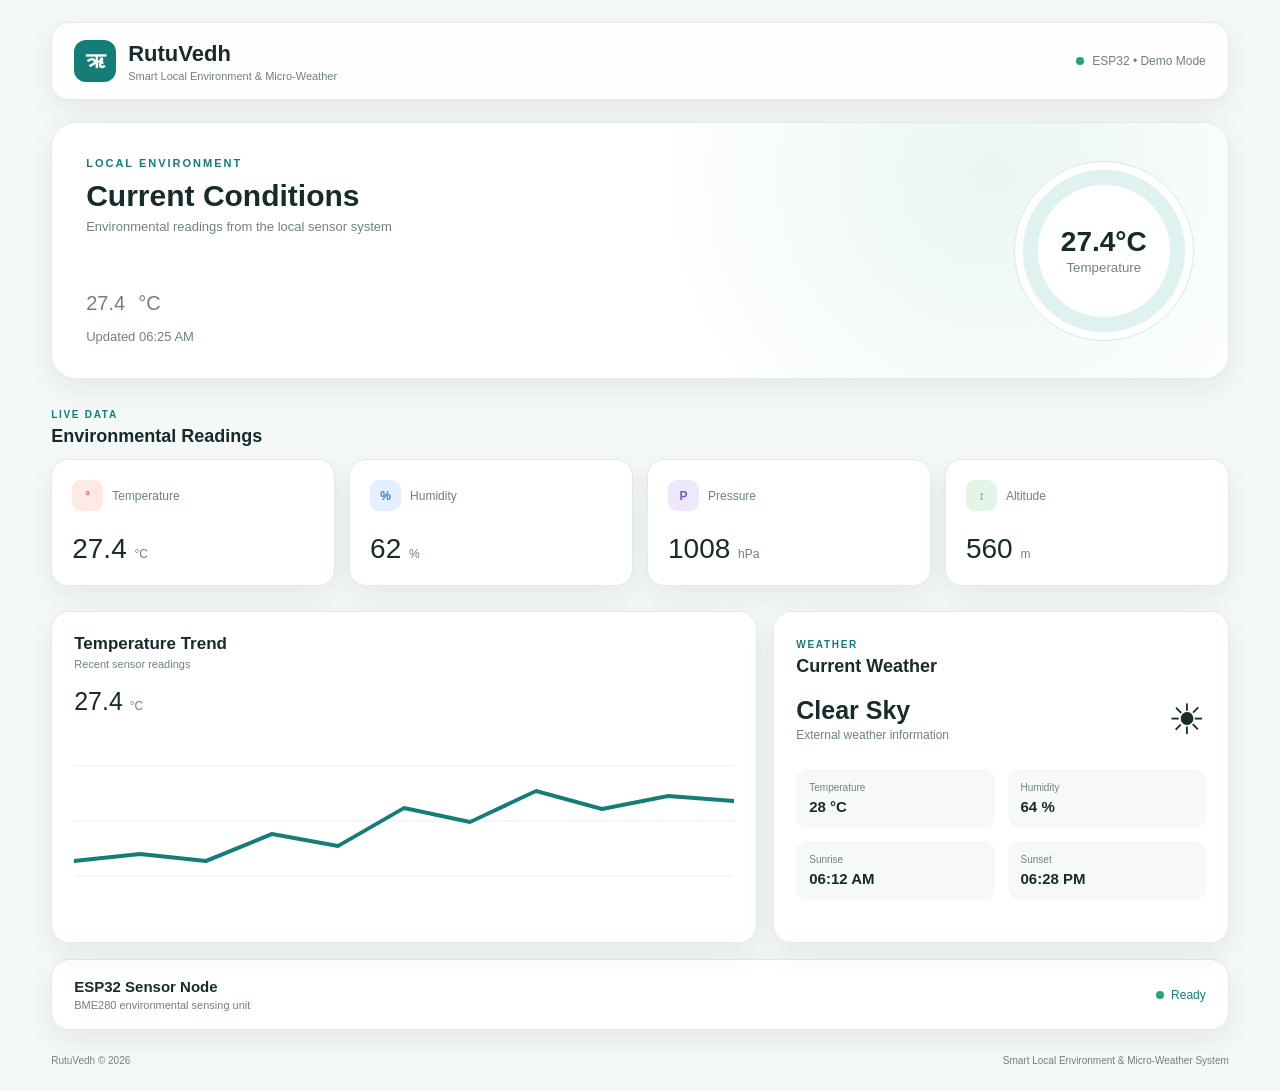
==== index.html @ bcaa28ba "Create index.html" ====
<!DOCTYPE html>
<html lang="en">
<head>
<meta charset="UTF-8">
<meta name="viewport" content="width=device-width, initial-scale=1.0">

<title>RutuVedh | Environmental Dashboard</title>

<style>

:root{
    --bg:#f4f8f7;
    --card:#ffffff;
    --text:#172b2a;
    --muted:#70817f;
    --teal:#147d78;
    --teal-light:#dff2ef;
    --blue:#397bd6;
    --purple:#7757d8;
    --gold:#d99f32;
    --green:#39a66b;
    --border:#e2ebe8;
    --shadow:0 10px 30px rgba(25,55,50,.07);
}

*{
    box-sizing:border-box;
    margin:0;
    padding:0;
}

body{
    font-family:Inter,Arial,sans-serif;
    background:var(--bg);
    color:var(--text);
}

.container{
    width:min(1200px,92%);
    margin:auto;
}


/* HEADER */

header{
    margin:22px 0;
    padding:17px 22px;

    background:rgba(255,255,255,.92);
    border:1px solid var(--border);
    border-radius:18px;

    display:flex;
    align-items:center;
    justify-content:space-between;

    box-shadow:var(--shadow);
}

.logo{
    display:flex;
    align-items:center;
    gap:12px;
}

.logo-icon{
    width:42px;
    height:42px;

    display:grid;
    place-items:center;

    border-radius:12px;

    background:var(--teal);
    color:white;

    font-size:21px;
    font-weight:bold;
}

.logo h1{
    font-size:22px;
}

.logo p{
    color:var(--muted);
    font-size:11px;
    margin-top:3px;
}

.status{
    display:flex;
    align-items:center;
    gap:8px;

    color:var(--muted);
    font-size:12px;
}

.dot{
    width:8px;
    height:8px;

    border-radius:50%;
    background:#25a66a;
}


/* HERO */

.hero{
    margin-top:20px;

    padding:34px;

    background:
        radial-gradient(
            circle at 80% 20%,
            rgba(77,174,166,.12),
            transparent 35%
        ),
        white;

    border:1px solid var(--border);
    border-radius:24px;

    display:flex;
    align-items:center;
    justify-content:space-between;

    box-shadow:var(--shadow);
}

.hero-label{
    color:var(--teal);
    font-size:11px;
    font-weight:bold;
    letter-spacing:2px;
}

.hero h2{
    margin-top:10px;
    font-size:30px;
}

.hero p{
    margin-top:6px;
    color:var(--muted);
    font-size:13px;
}

.temperature{
    margin-top:22px;
    font-size:58px;
    font-weight:500;
    letter-spacing:-3px;
}

.temperature span{
    font-size:20px;
    color:var(--muted);
    letter-spacing:0;
}

.weather-circle{
    width:180px;
    height:180px;

    border-radius:50%;

    display:grid;
    place-items:center;

    background:
        radial-gradient(
            circle,
            white 52%,
            #e0f2ef 53%,
            #e0f2ef 64%,
            white 65%
        );

    border:1px solid #dce9e6;
}

.weather-circle div{
    text-align:center;
}

.weather-circle strong{
    display:block;
    font-size:28px;
}

.weather-circle small{
    color:var(--muted);
}


/* SECTION */

.section{
    margin-top:25px;
}

.section-title{
    margin-bottom:12px;
}

.section-title span{
    color:var(--teal);
    font-size:10px;
    font-weight:bold;
    letter-spacing:1.7px;
}

.section-title h3{
    margin-top:4px;
    font-size:18px;
}


/* SENSOR CARDS */

.cards{
    display:grid;
    grid-template-columns:repeat(4,1fr);
    gap:14px;
}

.card{
    background:var(--card);

    border:1px solid var(--border);
    border-radius:17px;

    padding:20px;

    box-shadow:var(--shadow);
}

.card-top{
    display:flex;
    align-items:center;
    gap:9px;

    color:var(--muted);
    font-size:12px;
}

.icon{
    width:31px;
    height:31px;

    display:grid;
    place-items:center;

    border-radius:9px;

    font-weight:bold;
}

.temp-icon{
    background:#ffe9e6;
    color:#e35d4e;
}

.humidity-icon{
    background:#e4efff;
    color:var(--blue);
}

.pressure-icon{
    background:#eee8ff;
    color:var(--purple);
}

.altitude-icon{
    background:#e3f4e9;
    color:var(--green);
}

.value{
    margin-top:22px;
    font-size:28px;
    font-weight:500;
}

.unit{
    color:var(--muted);
    font-size:12px;
}


/* LOWER GRID */

.lower{
    display:grid;
    grid-template-columns:1.55fr 1fr;
    gap:16px;
}


/* CHART */

.chart-card,
.weather-card,
.device{
    background:white;

    border:1px solid var(--border);
    border-radius:18px;

    box-shadow:var(--shadow);
}

.chart-card{
    padding:22px;
}

.chart-head{
    display:flex;
    justify-content:space-between;
    align-items:center;
}

.chart-head h3{
    font-size:17px;
}

.chart-head p{
    color:var(--muted);
    font-size:11px;
    margin-top:4px;
}

.chart-value{
    margin-top:17px;
    font-size:25px;
}

.chart-value small{
    color:var(--muted);
    font-size:12px;
}

.chart{
    width:100%;
    height:190px;
    margin-top:10px;
}


/* WEATHER */

.weather-card{
    padding:22px;
}

.weather-main{
    display:flex;
    justify-content:space-between;
    align-items:center;

    margin-top:18px;
}

.weather-main strong{
    font-size:25px;
}

.weather-main span{
    color:var(--muted);
    font-size:12px;
}

.weather-icon{
    font-size:42px;
}

.weather-details{
    display:grid;
    grid-template-columns:1fr 1fr;

    gap:13px;

    margin-top:25px;
}

.weather-detail{
    padding:13px;

    background:#f6f9f8;
    border-radius:12px;
}

.weather-detail small{
    display:block;
    color:var(--muted);
    font-size:10px;
}

.weather-detail strong{
    display:block;
    margin-top:5px;
    font-size:15px;
}


/* DEVICE */

.device{
    margin-top:16px;

    padding:18px 22px;

    display:flex;
    align-items:center;
    justify-content:space-between;
}

.device h3{
    font-size:15px;
}

.device p{
    margin-top:4px;
    color:var(--muted);
    font-size:11px;
}

.device-right{
    display:flex;
    align-items:center;
    gap:7px;

    color:var(--teal);
    font-size:12px;
}


/* FOOTER */

footer{
    padding:25px 0;

    display:flex;
    justify-content:space-between;

    color:var(--muted);
    font-size:10px;
}


/* RESPONSIVE */

@media(max-width:900px){

    .cards{
        grid-template-columns:1fr 1fr;
    }

    .lower{
        grid-template-columns:1fr;
    }

}

@media(max-width:600px){

    .hero{
        padding:25px;
        flex-direction:column;
        align-items:flex-start;
    }

    .weather-circle{
        width:130px;
        height:130px;
        margin-top:20px;
        align-self:center;
    }

    .temperature{
        font-size:48px;
    }

    .cards{
        grid-template-columns:1fr 1fr;
    }

    .card{
        padding:15px;
    }

    .value{
        font-size:22px;
    }

    footer{
        flex-direction:column;
        gap:6px;
    }
}

</style>
</head>


<body>

<div class="container">

<header>

    <div class="logo">

        <div class="logo-icon">ऋ</div>

        <div>
            <h1>RutuVedh</h1>
            <p>Smart Local Environment & Micro-Weather</p>
        </div>

    </div>

    <div class="status">
        <span class="dot"></span>
        <span>ESP32 • Demo Mode</span>
    </div>

</header>


<!-- CURRENT ENVIRONMENT -->

<section class="hero">

    <div>

        <div class="hero-label">
            LOCAL ENVIRONMENT
        </div>

        <h2>Current Conditions</h2>

        <p>
            Environmental readings from the local sensor system
        </p>

        <div class="temperature">
            <span id="heroTemp">27.4</span>
            <span>°C</span>
        </div>

        <p>
            Updated <span id="time">--:--</span>
        </p>

    </div>


    <div class="weather-circle">

        <div>
            <strong>27.4°C</strong>
            <small>Temperature</small>
        </div>

    </div>

</section>


<!-- SENSOR READINGS -->

<section class="section">

    <div class="section-title">

        <span>LIVE DATA</span>
        <h3>Environmental Readings</h3>

    </div>


    <div class="cards">


        <div class="card">

            <div class="card-top">

                <div class="icon temp-icon">°</div>

                Temperature

            </div>

            <div class="value">
                <span id="temp">27.4</span>
                <span class="unit">°C</span>
            </div>

        </div>


        <div class="card">

            <div class="card-top">

                <div class="icon humidity-icon">%</div>

                Humidity

            </div>

            <div class="value">
                <span id="humidity">62</span>
                <span class="unit">%</span>
            </div>

        </div>


        <div class="card">

            <div class="card-top">

                <div class="icon pressure-icon">P</div>

                Pressure

            </div>

            <div class="value">
                <span id="pressure">1008</span>
                <span class="unit">hPa</span>
            </div>

        </div>


        <div class="card">

            <div class="card-top">

                <div class="icon altitude-icon">↕</div>

                Altitude

            </div>

            <div class="value">
                <span id="altitude">560</span>
                <span class="unit">m</span>
            </div>

        </div>


    </div>

</section>


<!-- GRAPH + WEATHER -->

<section class="section lower">


    <div class="chart-card">

        <div class="chart-head">

            <div>
                <h3>Temperature Trend</h3>
                <p>Recent sensor readings</p>
            </div>

        </div>

        <div class="chart-value">
            27.4 <small>°C</small>
        </div>


        <svg
            class="chart"
            viewBox="0 0 800 190"
            preserveAspectRatio="none"
        >

            <line
                x1="0"
                y1="150"
                x2="800"
                y2="150"
                stroke="#e7eeec"
            />

            <line
                x1="0"
                y1="95"
                x2="800"
                y2="95"
                stroke="#e7eeec"
            />

            <line
                x1="0"
                y1="40"
                x2="800"
                y2="40"
                stroke="#e7eeec"
            />

            <polyline
                points="
                0,135
                80,128
                160,135
                240,108
                320,120
                400,82
                480,96
                560,65
                640,83
                720,70
                800,75
                "
                fill="none"
                stroke="#147d78"
                stroke-width="4"
                stroke-linecap="round"
                stroke-linejoin="round"
            />

        </svg>

    </div>


    <div class="weather-card">

        <div class="section-title">

            <span>WEATHER</span>
            <h3>Current Weather</h3>

        </div>


        <div class="weather-main">

            <div>

                <strong>Clear Sky</strong>

                <br>

                <span>External weather information</span>

            </div>

            <div class="weather-icon">
                ☀
            </div>

        </div>


        <div class="weather-details">

            <div class="weather-detail">

                <small>Temperature</small>

                <strong>28 °C</strong>

            </div>


            <div class="weather-detail">

                <small>Humidity</small>

                <strong>64 %</strong>

            </div>


            <div class="weather-detail">

                <small>Sunrise</small>

                <strong>06:12 AM</strong>

            </div>


            <div class="weather-detail">

                <small>Sunset</small>

                <strong>06:28 PM</strong>

            </div>

        </div>

    </div>


</section>


<!-- DEVICE -->

<div class="device">

    <div>

        <h3>ESP32 Sensor Node</h3>

        <p>BME280 environmental sensing unit</p>

    </div>

    <div class="device-right">

        <span class="dot"></span>

        Ready

    </div>

</div>


<footer>

    <span>RutuVedh © 2026</span>

    <span>Smart Local Environment & Micro-Weather System</span>

</footer>


</div>


<script>

function updateTime(){

    const now = new Date();

    document.getElementById("time").textContent =
        now.toLocaleTimeString([], {
            hour:"2-digit",
            minute:"2-digit"
        });

}

updateTime();

setInterval(updateTime,1000);


/*
    DEMO DATA

    These values will later be replaced by
    real ESP32 + BME280 readings.
*/

const sensorData = {

    temperature:27.4,
    humidity:62,
    pressure:1008,
    altitude:560

};


document.getElementById("heroTemp").textContent =
    sensorData.temperature.toFixed(1);

document.getElementById("temp").textContent =
    sensorData.temperature.toFixed(1);

document.getElementById("humidity").textContent =
    sensorData.humidity;

document.getElementById("pressure").textContent =
    sensorData.pressure;

document.getElementById("altitude").textContent =
    sensorData.altitude;

</script>

</body>
</html>
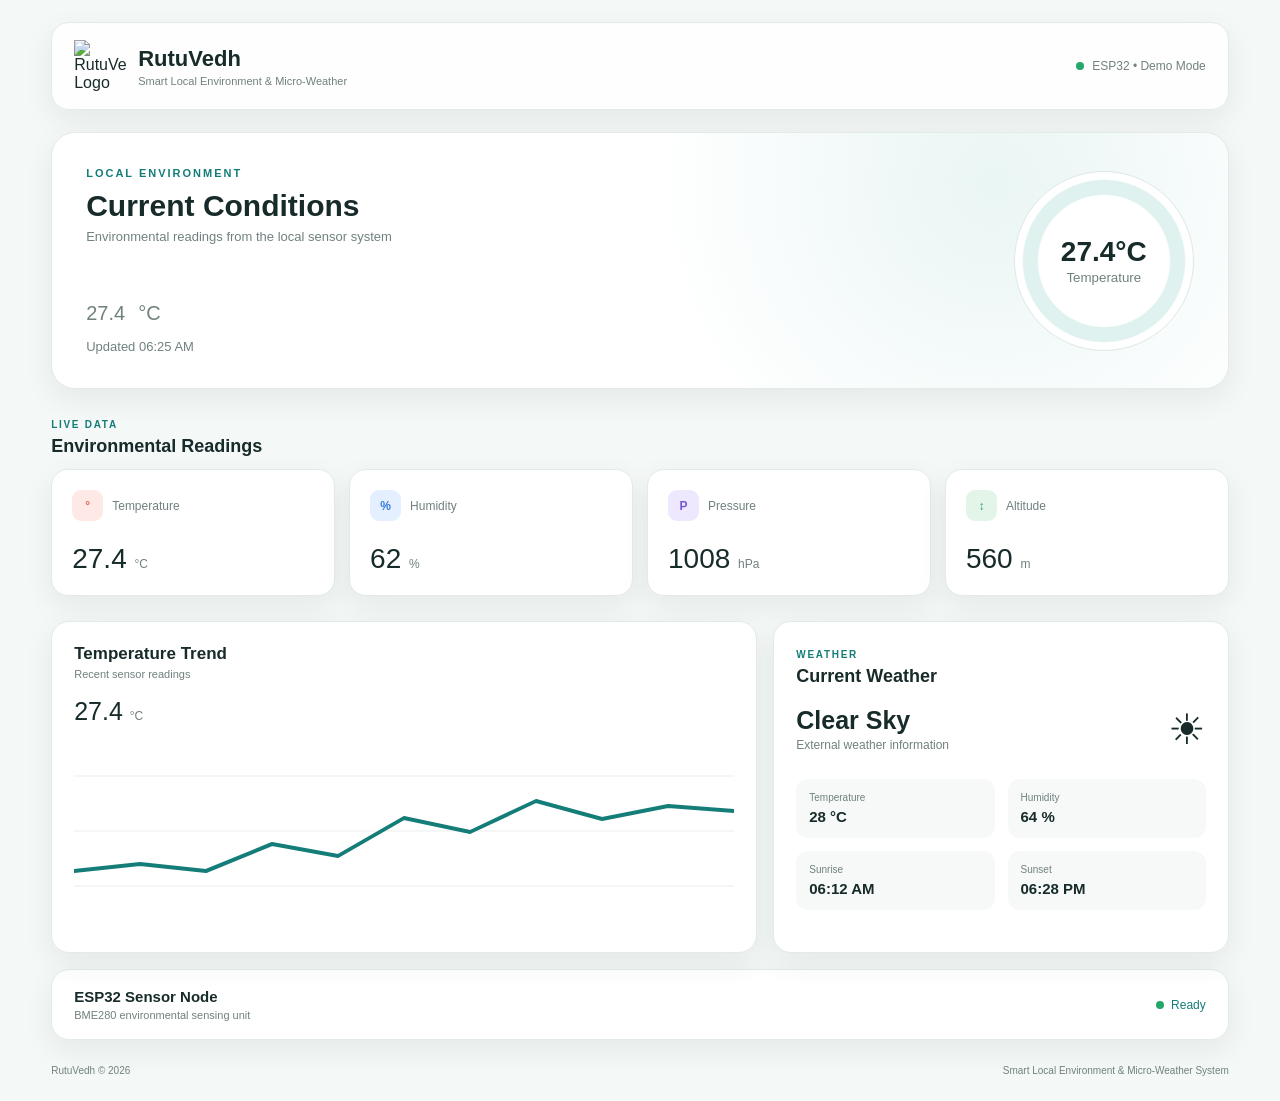
==== commit e6342948: "Update index.html" ====
--- a/index.html
+++ b/index.html
@@ -79,7 +79,12 @@
     font-size:21px;
     font-weight:bold;
 }
-
+.logo-image {
+    width: 52px;
+    height: 52px;
+    object-fit: contain;
+    display: block;
+}
 .logo h1{
     font-size:22px;
 }
@@ -517,8 +522,7 @@
 
     <div class="logo">
 
-        <div class="logo-icon">ऋ</div>
-
+<img src="dashboard/logo.png" alt="RutuVedh Logo" class="logo-image">
         <div>
             <h1>RutuVedh</h1>
             <p>Smart Local Environment & Micro-Weather</p>
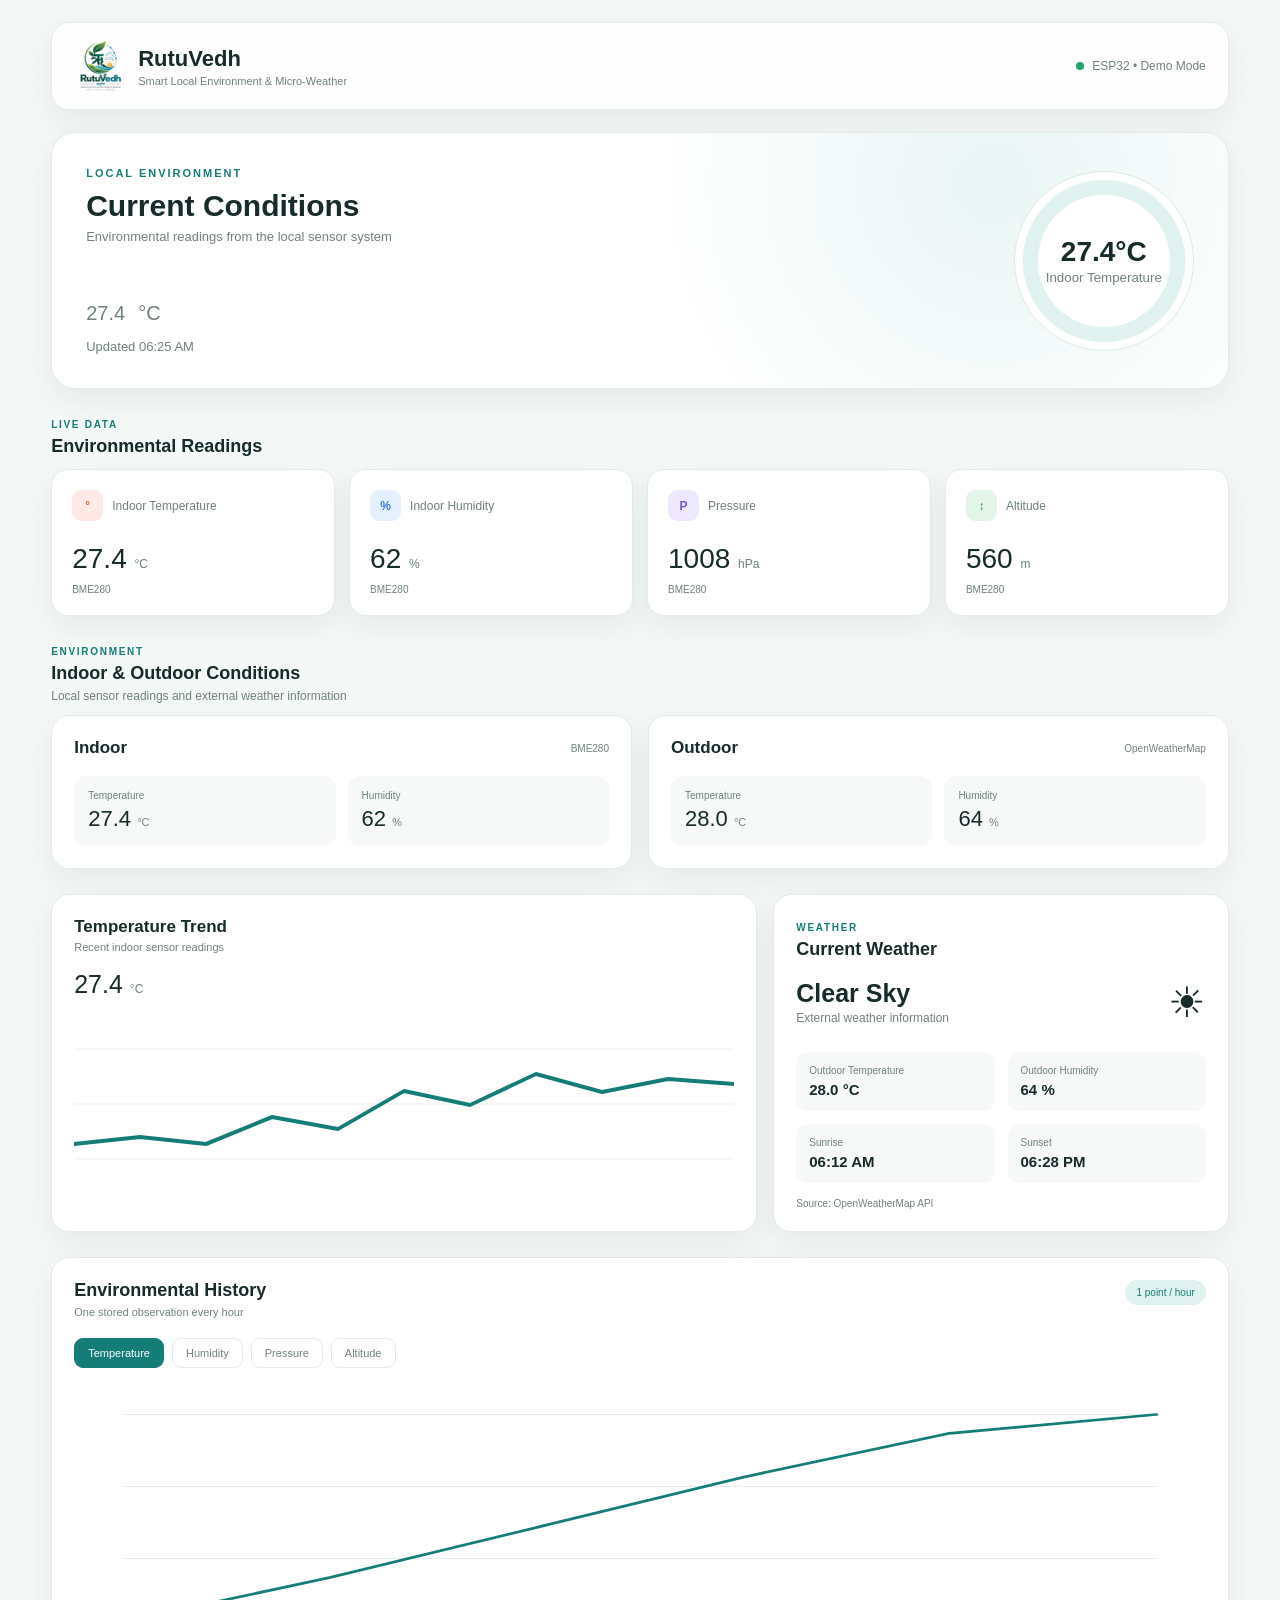
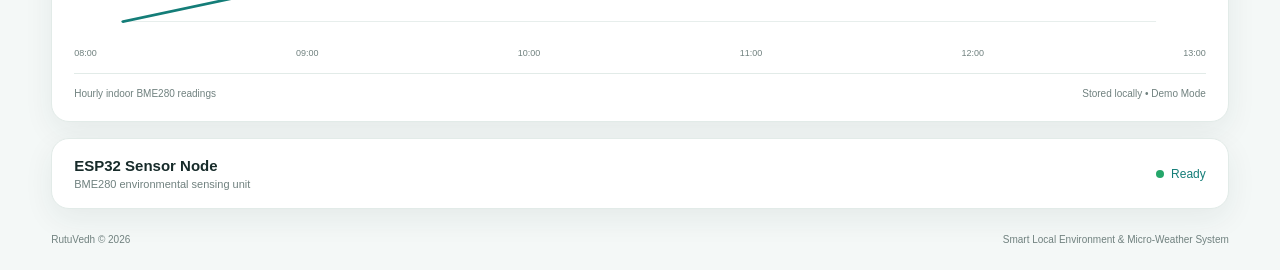
==== commit 0ca74e65: "Update index.html" ====
--- a/index.html
+++ b/index.html
@@ -41,7 +41,7 @@
 }
 
 
-/* HEADER */
+/* ================= HEADER ================= */
 
 header{
     margin:22px 0;
@@ -64,27 +64,13 @@
     gap:12px;
 }
 
-.logo-icon{
-    width:42px;
-    height:42px;
-
-    display:grid;
-    place-items:center;
-
-    border-radius:12px;
-
-    background:var(--teal);
-    color:white;
-
-    font-size:21px;
-    font-weight:bold;
-}
-.logo-image {
-    width: 52px;
-    height: 52px;
-    object-fit: contain;
-    display: block;
-}
+.logo-image{
+    width:52px;
+    height:52px;
+    object-fit:contain;
+    display:block;
+}
+
 .logo h1{
     font-size:22px;
 }
@@ -107,13 +93,12 @@
 .dot{
     width:8px;
     height:8px;
-
     border-radius:50%;
     background:#25a66a;
 }
 
 
-/* HERO */
+/* ================= HERO ================= */
 
 .hero{
     margin-top:20px;
@@ -204,7 +189,7 @@
 }
 
 
-/* SECTION */
+/* ================= SECTION ================= */
 
 .section{
     margin-top:25px;
@@ -226,8 +211,14 @@
     font-size:18px;
 }
 
-
-/* SENSOR CARDS */
+.section-description{
+    color:var(--muted);
+    font-size:12px;
+    margin-top:5px;
+}
+
+
+/* ================= SENSOR CARDS ================= */
 
 .cards{
     display:grid;
@@ -298,8 +289,78 @@
     font-size:12px;
 }
 
-
-/* LOWER GRID */
+.source{
+    margin-top:9px;
+    color:var(--muted);
+    font-size:10px;
+}
+
+
+/* ================= INDOOR / OUTDOOR ================= */
+
+.environment-grid{
+    display:grid;
+    grid-template-columns:1fr 1fr;
+    gap:16px;
+}
+
+.environment-card{
+    background:white;
+    border:1px solid var(--border);
+    border-radius:18px;
+    padding:22px;
+    box-shadow:var(--shadow);
+}
+
+.environment-header{
+    display:flex;
+    justify-content:space-between;
+    align-items:center;
+}
+
+.environment-header h3{
+    font-size:17px;
+}
+
+.environment-header span{
+    color:var(--muted);
+    font-size:10px;
+}
+
+.environment-readings{
+    display:grid;
+    grid-template-columns:1fr 1fr;
+    gap:12px;
+    margin-top:18px;
+}
+
+.environment-reading{
+    padding:14px;
+    background:#f6f9f8;
+    border-radius:12px;
+}
+
+.environment-reading small{
+    display:block;
+    color:var(--muted);
+    font-size:10px;
+}
+
+.environment-reading strong{
+    display:block;
+    margin-top:5px;
+    font-size:22px;
+    font-weight:500;
+}
+
+.environment-reading em{
+    color:var(--muted);
+    font-size:11px;
+    font-style:normal;
+}
+
+
+/* ================= LOWER GRID ================= */
 
 .lower{
     display:grid;
@@ -308,11 +369,12 @@
 }
 
 
-/* CHART */
+/* ================= CHART ================= */
 
 .chart-card,
 .weather-card,
-.device{
+.device,
+.history-card{
     background:white;
 
     border:1px solid var(--border);
@@ -358,7 +420,7 @@
 }
 
 
-/* WEATHER */
+/* ================= WEATHER ================= */
 
 .weather-card{
     padding:22px;
@@ -388,15 +450,12 @@
 .weather-details{
     display:grid;
     grid-template-columns:1fr 1fr;
-
     gap:13px;
-
     margin-top:25px;
 }
 
 .weather-detail{
     padding:13px;
-
     background:#f6f9f8;
     border-radius:12px;
 }
@@ -413,8 +472,115 @@
     font-size:15px;
 }
 
-
-/* DEVICE */
+.weather-source{
+    margin-top:15px;
+    color:var(--muted);
+    font-size:10px;
+}
+
+
+/* ================= HISTORY ================= */
+
+.history{
+    margin-top:25px;
+}
+
+.history-card{
+    padding:22px;
+}
+
+.history-header{
+    display:flex;
+    justify-content:space-between;
+    align-items:flex-start;
+}
+
+.history-header h3{
+    font-size:18px;
+}
+
+.history-header p{
+    color:var(--muted);
+    font-size:11px;
+    margin-top:5px;
+}
+
+.history-status{
+    padding:7px 11px;
+    border-radius:20px;
+    background:var(--teal-light);
+    color:var(--teal);
+    font-size:10px;
+    white-space:nowrap;
+}
+
+.history-controls{
+    display:flex;
+    gap:8px;
+    flex-wrap:wrap;
+    margin-top:20px;
+}
+
+.history-btn{
+    border:1px solid var(--border);
+    background:white;
+    color:var(--muted);
+
+    padding:8px 13px;
+    border-radius:9px;
+
+    font-size:11px;
+    cursor:pointer;
+
+    transition:.2s;
+}
+
+.history-btn:hover{
+    border-color:var(--teal);
+    color:var(--teal);
+}
+
+.history-btn.active{
+    background:var(--teal);
+    border-color:var(--teal);
+    color:white;
+}
+
+.history-chart{
+    width:100%;
+    height:270px;
+    margin-top:15px;
+}
+
+.history-chart svg{
+    width:100%;
+    height:100%;
+}
+
+.chart-axis{
+    display:flex;
+    justify-content:space-between;
+    color:var(--muted);
+    font-size:9px;
+    margin-top:-5px;
+}
+
+.history-info{
+    display:flex;
+    justify-content:space-between;
+    align-items:center;
+
+    margin-top:15px;
+    padding-top:14px;
+
+    border-top:1px solid var(--border);
+
+    color:var(--muted);
+    font-size:10px;
+}
+
+
+/* ================= DEVICE ================= */
 
 .device{
     margin-top:16px;
@@ -446,7 +612,7 @@
 }
 
 
-/* FOOTER */
+/* ================= FOOTER ================= */
 
 footer{
     padding:25px 0;
@@ -459,7 +625,7 @@
 }
 
 
-/* RESPONSIVE */
+/* ================= RESPONSIVE ================= */
 
 @media(max-width:900px){
 
@@ -471,9 +637,30 @@
         grid-template-columns:1fr;
     }
 
+    .environment-grid{
+        grid-template-columns:1fr;
+    }
+
 }
 
 @media(max-width:600px){
+
+    header{
+        padding:14px 16px;
+    }
+
+    .logo-image{
+        width:46px;
+        height:46px;
+    }
+
+    .logo h1{
+        font-size:19px;
+    }
+
+    .status{
+        font-size:10px;
+    }
 
     .hero{
         padding:25px;
@@ -504,10 +691,20 @@
         font-size:22px;
     }
 
+    .environment-readings{
+        grid-template-columns:1fr 1fr;
+    }
+
+    .history-header{
+        flex-direction:column;
+        gap:12px;
+    }
+
     footer{
         flex-direction:column;
         gap:6px;
     }
+
 }
 
 </style>
@@ -518,27 +715,46 @@
 
 <div class="container">
 
+
+<!-- ================= HEADER ================= -->
+
 <header>
 
     <div class="logo">
 
-<img src="dashboard/logo.png" alt="RutuVedh Logo" class="logo-image">
+        <img
+            src="./logo.png"
+            alt="RutuVedh Logo"
+            class="logo-image"
+        >
+
         <div>
+
             <h1>RutuVedh</h1>
-            <p>Smart Local Environment & Micro-Weather</p>
+
+            <p>
+                Smart Local Environment & Micro-Weather
+            </p>
+
         </div>
 
     </div>
 
+
     <div class="status">
+
         <span class="dot"></span>
-        <span>ESP32 • Demo Mode</span>
+
+        <span>
+            ESP32 • Demo Mode
+        </span>
+
     </div>
 
 </header>
 
 
-<!-- CURRENT ENVIRONMENT -->
+<!-- ================= HERO ================= -->
 
 <section class="hero">
 
@@ -548,19 +764,31 @@
             LOCAL ENVIRONMENT
         </div>
 
-        <h2>Current Conditions</h2>
+        <h2>
+            Current Conditions
+        </h2>
 
         <p>
             Environmental readings from the local sensor system
         </p>
 
         <div class="temperature">
-            <span id="heroTemp">27.4</span>
-            <span>°C</span>
+
+            <span id="heroTemp">
+                27.4
+            </span>
+
+            <span>
+                °C
+            </span>
+
         </div>
 
         <p>
-            Updated <span id="time">--:--</span>
+            Updated
+            <span id="time">
+                --:--
+            </span>
         </p>
 
     </div>
@@ -569,8 +797,15 @@
     <div class="weather-circle">
 
         <div>
-            <strong>27.4°C</strong>
-            <small>Temperature</small>
+
+            <strong id="heroCircleTemp">
+                27.4°C
+            </strong>
+
+            <small>
+                Indoor Temperature
+            </small>
+
         </div>
 
     </div>
@@ -578,14 +813,19 @@
 </section>
 
 
-<!-- SENSOR READINGS -->
+<!-- ================= SENSOR READINGS ================= -->
 
 <section class="section">
 
     <div class="section-title">
 
-        <span>LIVE DATA</span>
-        <h3>Environmental Readings</h3>
+        <span>
+            LIVE DATA
+        </span>
+
+        <h3>
+            Environmental Readings
+        </h3>
 
     </div>
 
@@ -593,73 +833,133 @@
     <div class="cards">
 
 
+        <!-- INDOOR TEMPERATURE -->
+
         <div class="card">
 
             <div class="card-top">
 
-                <div class="icon temp-icon">°</div>
-
-                Temperature
+                <div class="icon temp-icon">
+                    °
+                </div>
+
+                Indoor Temperature
 
             </div>
 
             <div class="value">
-                <span id="temp">27.4</span>
-                <span class="unit">°C</span>
+
+                <span id="indoorTemp">
+                    27.4
+                </span>
+
+                <span class="unit">
+                    °C
+                </span>
+
+            </div>
+
+            <div class="source">
+                BME280
             </div>
 
         </div>
 
 
+        <!-- INDOOR HUMIDITY -->
+
         <div class="card">
 
             <div class="card-top">
 
-                <div class="icon humidity-icon">%</div>
-
-                Humidity
+                <div class="icon humidity-icon">
+                    %
+                </div>
+
+                Indoor Humidity
 
             </div>
 
             <div class="value">
-                <span id="humidity">62</span>
-                <span class="unit">%</span>
+
+                <span id="indoorHumidity">
+                    62
+                </span>
+
+                <span class="unit">
+                    %
+                </span>
+
+            </div>
+
+            <div class="source">
+                BME280
             </div>
 
         </div>
 
 
+        <!-- PRESSURE -->
+
         <div class="card">
 
             <div class="card-top">
 
-                <div class="icon pressure-icon">P</div>
+                <div class="icon pressure-icon">
+                    P
+                </div>
 
                 Pressure
 
             </div>
 
             <div class="value">
-                <span id="pressure">1008</span>
-                <span class="unit">hPa</span>
+
+                <span id="pressure">
+                    1008
+                </span>
+
+                <span class="unit">
+                    hPa
+                </span>
+
+            </div>
+
+            <div class="source">
+                BME280
             </div>
 
         </div>
 
 
+        <!-- ALTITUDE -->
+
         <div class="card">
 
             <div class="card-top">
 
-                <div class="icon altitude-icon">↕</div>
+                <div class="icon altitude-icon">
+                    ↕
+                </div>
 
                 Altitude
 
             </div>
 
             <div class="value">
-                <span id="altitude">560</span>
-                <span class="unit">m</span>
+
+                <span id="altitude">
+                    560
+                </span>
+
+                <span class="unit">
+                    m
+                </span>
+
+            </div>
+
+            <div class="source">
+                BME280
             </div>
 
         </div>
@@ -670,24 +970,193 @@
 </section>
 
 
-<!-- GRAPH + WEATHER -->
+<!-- ================= INDOOR / OUTDOOR ================= -->
+
+<section class="section">
+
+    <div class="section-title">
+
+        <span>
+            ENVIRONMENT
+        </span>
+
+        <h3>
+            Indoor & Outdoor Conditions
+        </h3>
+
+        <p class="section-description">
+            Local sensor readings and external weather information
+        </p>
+
+    </div>
+
+
+    <div class="environment-grid">
+
+
+        <!-- INDOOR -->
+
+        <div class="environment-card">
+
+            <div class="environment-header">
+
+                <h3>
+                    Indoor
+                </h3>
+
+                <span>
+                    BME280
+                </span>
+
+            </div>
+
+
+            <div class="environment-readings">
+
+                <div class="environment-reading">
+
+                    <small>
+                        Temperature
+                    </small>
+
+                    <strong>
+                        <span id="indoorTempLarge">
+                            27.4
+                        </span>
+
+                        <em>
+                            °C
+                        </em>
+                    </strong>
+
+                </div>
+
+
+                <div class="environment-reading">
+
+                    <small>
+                        Humidity
+                    </small>
+
+                    <strong>
+                        <span id="indoorHumidityLarge">
+                            62
+                        </span>
+
+                        <em>
+                            %
+                        </em>
+                    </strong>
+
+                </div>
+
+            </div>
+
+        </div>
+
+
+        <!-- OUTDOOR -->
+
+        <div class="environment-card">
+
+            <div class="environment-header">
+
+                <h3>
+                    Outdoor
+                </h3>
+
+                <span>
+                    OpenWeatherMap
+                </span>
+
+            </div>
+
+
+            <div class="environment-readings">
+
+                <div class="environment-reading">
+
+                    <small>
+                        Temperature
+                    </small>
+
+                    <strong>
+                        <span id="outdoorTemp">
+                            28.0
+                        </span>
+
+                        <em>
+                            °C
+                        </em>
+                    </strong>
+
+                </div>
+
+
+                <div class="environment-reading">
+
+                    <small>
+                        Humidity
+                    </small>
+
+                    <strong>
+                        <span id="outdoorHumidity">
+                            64
+                        </span>
+
+                        <em>
+                            %
+                        </em>
+                    </strong>
+
+                </div>
+
+            </div>
+
+        </div>
+
+
+    </div>
+
+</section>
+
+
+<!-- ================= GRAPH + WEATHER ================= -->
 
 <section class="section lower">
 
 
+    <!-- QUICK TEMPERATURE GRAPH -->
+
     <div class="chart-card">
 
         <div class="chart-head">
 
             <div>
-                <h3>Temperature Trend</h3>
-                <p>Recent sensor readings</p>
+
+                <h3>
+                    Temperature Trend
+                </h3>
+
+                <p>
+                    Recent indoor sensor readings
+                </p>
+
             </div>
 
         </div>
 
+
         <div class="chart-value">
-            27.4 <small>°C</small>
+
+            <span id="quickChartValue">
+                27.4
+            </span>
+
+            <small>
+                °C
+            </small>
+
         </div>
 
 
@@ -747,12 +1216,19 @@
     </div>
 
 
+    <!-- WEATHER -->
+
     <div class="weather-card">
 
         <div class="section-title">
 
-            <span>WEATHER</span>
-            <h3>Current Weather</h3>
+            <span>
+                WEATHER
+            </span>
+
+            <h3>
+                Current Weather
+            </h3>
 
         </div>
 
@@ -761,11 +1237,15 @@
 
             <div>
 
-                <strong>Clear Sky</strong>
+                <strong id="weatherCondition">
+                    Clear Sky
+                </strong>
 
                 <br>
 
-                <span>External weather information</span>
+                <span>
+                    External weather information
+                </span>
 
             </div>
 
@@ -778,58 +1258,191 @@
 
         <div class="weather-details">
 
+
             <div class="weather-detail">
 
-                <small>Temperature</small>
-
-                <strong>28 °C</strong>
+                <small>
+                    Outdoor Temperature
+                </small>
+
+                <strong>
+                    <span id="weatherTemp">
+                        28
+                    </span>
+                    °C
+                </strong>
 
             </div>
 
 
             <div class="weather-detail">
 
-                <small>Humidity</small>
-
-                <strong>64 %</strong>
+                <small>
+                    Outdoor Humidity
+                </small>
+
+                <strong>
+                    <span id="weatherHumidity">
+                        64
+                    </span>
+                    %
+                </strong>
 
             </div>
 
 
             <div class="weather-detail">
 
-                <small>Sunrise</small>
-
-                <strong>06:12 AM</strong>
+                <small>
+                    Sunrise
+                </small>
+
+                <strong id="sunrise">
+                    06:12 AM
+                </strong>
 
             </div>
 
 
             <div class="weather-detail">
 
-                <small>Sunset</small>
-
-                <strong>06:28 PM</strong>
-
-            </div>
+                <small>
+                    Sunset
+                </small>
+
+                <strong id="sunset">
+                    06:28 PM
+                </strong>
+
+            </div>
+
 
         </div>
 
+
+        <div class="weather-source">
+            Source: OpenWeatherMap API
+        </div>
+
     </div>
 
 
 </section>
 
 
-<!-- DEVICE -->
+<!-- ================= ENVIRONMENT HISTORY ================= -->
+
+<section class="history">
+
+    <div class="history-card">
+
+        <div class="history-header">
+
+            <div>
+
+                <h3>
+                    Environmental History
+                </h3>
+
+                <p>
+                    One stored observation every hour
+                </p>
+
+            </div>
+
+            <div class="history-status">
+                1 point / hour
+            </div>
+
+        </div>
+
+
+        <!-- GRAPH SWITCH -->
+
+        <div class="history-controls">
+
+            <button
+                class="history-btn active"
+                data-metric="temperature"
+            >
+                Temperature
+            </button>
+
+            <button
+                class="history-btn"
+                data-metric="humidity"
+            >
+                Humidity
+            </button>
+
+            <button
+                class="history-btn"
+                data-metric="pressure"
+            >
+                Pressure
+            </button>
+
+            <button
+                class="history-btn"
+                data-metric="altitude"
+            >
+                Altitude
+            </button>
+
+        </div>
+
+
+        <!-- GRAPH -->
+
+        <div class="history-chart">
+
+            <svg
+                id="historyChart"
+                viewBox="0 0 800 300"
+                preserveAspectRatio="none"
+            >
+
+            </svg>
+
+        </div>
+
+
+        <div
+            class="chart-axis"
+            id="chartAxis"
+        ></div>
+
+
+        <div class="history-info">
+
+            <span id="historyDescription">
+                Hourly indoor BME280 readings
+            </span>
+
+            <span>
+                Stored locally • Demo Mode
+            </span>
+
+        </div>
+
+    </div>
+
+</section>
+
+
+<!-- ================= DEVICE ================= -->
 
 <div class="device">
 
     <div>
 
-        <h3>ESP32 Sensor Node</h3>
-
-        <p>BME280 environmental sensing unit</p>
+        <h3>
+            ESP32 Sensor Node
+        </h3>
+
+        <p>
+            BME280 environmental sensing unit
+        </p>
 
     </div>
 
@@ -844,11 +1457,17 @@
 </div>
 
 
+<!-- ================= FOOTER ================= -->
+
 <footer>
 
-    <span>RutuVedh © 2026</span>
-
-    <span>Smart Local Environment & Micro-Weather System</span>
+    <span>
+        RutuVedh © 2026
+    </span>
+
+    <span>
+        Smart Local Environment & Micro-Weather System
+    </span>
 
 </footer>
 
@@ -857,6 +1476,10 @@
 
 
 <script>
+
+/* =====================================================
+   CLOCK
+===================================================== */
 
 function updateTime(){
 
@@ -875,30 +1498,47 @@
 setInterval(updateTime,1000);
 
 
-/*
-    DEMO DATA
-
-    These values will later be replaced by
-    real ESP32 + BME280 readings.
-*/
+/* =====================================================
+   DEMO SENSOR DATA
+===================================================== */
 
 const sensorData = {
 
     temperature:27.4,
+
     humidity:62,
+
     pressure:1008,
-    altitude:560
+
+    altitude:560,
+
+    outdoorTemperature:28.0,
+
+    outdoorHumidity:64,
+
+    weather:"Clear Sky",
+
+    sunrise:"06:12 AM",
+
+    sunset:"06:28 PM"
 
 };
 
+
+/* =====================================================
+   UPDATE LIVE VALUES
+===================================================== */
 
 document.getElementById("heroTemp").textContent =
     sensorData.temperature.toFixed(1);
 
-document.getElementById("temp").textContent =
+document.getElementById("heroCircleTemp").textContent =
+    sensorData.temperature.toFixed(1) + "°C";
+
+document.getElementById("indoorTemp").textContent =
     sensorData.temperature.toFixed(1);
 
-document.getElementById("humidity").textContent =
+document.getElementById("indoorHumidity").textContent =
     sensorData.humidity;
 
 document.getElementById("pressure").textContent =
@@ -907,6 +1547,468 @@
 document.getElementById("altitude").textContent =
     sensorData.altitude;
 
+document.getElementById("indoorTempLarge").textContent =
+    sensorData.temperature.toFixed(1);
+
+document.getElementById("indoorHumidityLarge").textContent =
+    sensorData.humidity;
+
+document.getElementById("outdoorTemp").textContent =
+    sensorData.outdoorTemperature.toFixed(1);
+
+document.getElementById("outdoorHumidity").textContent =
+    sensorData.outdoorHumidity;
+
+document.getElementById("weatherTemp").textContent =
+    sensorData.outdoorTemperature.toFixed(1);
+
+document.getElementById("weatherHumidity").textContent =
+    sensorData.outdoorHumidity;
+
+document.getElementById("weatherCondition").textContent =
+    sensorData.weather;
+
+document.getElementById("sunrise").textContent =
+    sensorData.sunrise;
+
+document.getElementById("sunset").textContent =
+    sensorData.sunset;
+
+document.getElementById("quickChartValue").textContent =
+    sensorData.temperature.toFixed(1);
+
+
+/* =====================================================
+   HOURLY HISTORY STORAGE
+===================================================== */
+
+const STORAGE_KEY =
+    "rutuvvedh_hourly_environment_history";
+
+
+const demoHistory = [
+
+    {
+        time:"08:00",
+        temperature:27.1,
+        humidity:61,
+        pressure:1008.2,
+        altitude:560
+    },
+
+    {
+        time:"09:00",
+        temperature:27.8,
+        humidity:60,
+        pressure:1008.0,
+        altitude:560
+    },
+
+    {
+        time:"10:00",
+        temperature:28.6,
+        humidity:58,
+        pressure:1007.7,
+        altitude:560
+    },
+
+    {
+        time:"11:00",
+        temperature:29.4,
+        humidity:56,
+        pressure:1007.4,
+        altitude:560
+    },
+
+    {
+        time:"12:00",
+        temperature:30.1,
+        humidity:54,
+        pressure:1007.1,
+        altitude:560
+    },
+
+    {
+        time:"13:00",
+        temperature:30.4,
+        humidity:53,
+        pressure:1006.8,
+        altitude:560
+    }
+
+];
+
+
+function getHistory(){
+
+    const stored =
+        localStorage.getItem(STORAGE_KEY);
+
+    if(stored){
+
+        return JSON.parse(stored);
+
+    }
+
+    localStorage.setItem(
+        STORAGE_KEY,
+        JSON.stringify(demoHistory)
+    );
+
+    return demoHistory;
+
+}
+
+
+/* =====================================================
+   SAVE ONE HOURLY OBSERVATION
+===================================================== */
+
+function saveHourlyReading(){
+
+    const now = new Date();
+
+    const reading = {
+
+        time:now.toLocaleTimeString(
+            "en-IN",
+            {
+                hour:"2-digit",
+                minute:"2-digit",
+                hour12:false
+            }
+        ),
+
+        temperature:
+            sensorData.temperature,
+
+        humidity:
+            sensorData.humidity,
+
+        pressure:
+            sensorData.pressure,
+
+        altitude:
+            sensorData.altitude
+
+    };
+
+
+    const history =
+        getHistory();
+
+
+    history.push(reading);
+
+
+    /*
+       Keep latest 168 observations
+       = 7 days × 24 hours
+    */
+
+    const limitedHistory =
+        history.slice(-168);
+
+
+    localStorage.setItem(
+        STORAGE_KEY,
+        JSON.stringify(limitedHistory)
+    );
+
+
+    drawHistoryChart();
+
+}
+
+
+/* =====================================================
+   HISTORY CHART
+===================================================== */
+
+let selectedMetric =
+    "temperature";
+
+
+const metricInfo = {
+
+    temperature:{
+        title:"Temperature History",
+        description:
+            "Hourly indoor BME280 readings",
+        unit:"°C"
+    },
+
+    humidity:{
+        title:"Humidity History",
+        description:
+            "Hourly indoor BME280 readings",
+        unit:"%"
+    },
+
+    pressure:{
+        title:"Pressure History",
+        description:
+            "Hourly atmospheric pressure readings",
+        unit:"hPa"
+    },
+
+    altitude:{
+        title:"Altitude History",
+        description:
+            "Hourly altitude readings",
+        unit:"m"
+    }
+
+};
+
+
+function drawHistoryChart(){
+
+    const history =
+        getHistory();
+
+
+    const svg =
+        document.getElementById(
+            "historyChart"
+        );
+
+
+    const axis =
+        document.getElementById(
+            "chartAxis"
+        );
+
+
+    const description =
+        document.getElementById(
+            "historyDescription"
+        );
+
+
+    if(
+        !svg ||
+        !axis ||
+        !history.length
+    ){
+
+        return;
+
+    }
+
+
+    const info =
+        metricInfo[selectedMetric];
+
+
+    description.textContent =
+        info.description;
+
+
+    const values =
+        history.map(
+            item =>
+                Number(
+                    item[selectedMetric]
+                )
+        );
+
+
+    const width = 800;
+
+    const height = 300;
+
+    const padding = 35;
+
+
+    const min =
+        Math.min(...values);
+
+    const max =
+        Math.max(...values);
+
+
+    const range =
+        max - min || 1;
+
+
+    /*
+       Create graph points
+    */
+
+    const points =
+        values.map(
+            (value,index)=>{
+
+                const x =
+                    padding +
+                    (
+                        index /
+                        Math.max(
+                            values.length - 1,
+                            1
+                        )
+                    ) *
+                    (
+                        width -
+                        padding * 2
+                    );
+
+
+                const y =
+                    height -
+                    padding -
+                    (
+                        (
+                            value - min
+                        ) /
+                        range
+                    ) *
+                    (
+                        height -
+                        padding * 2
+                    );
+
+
+                return `${x},${y}`;
+
+            }
+        ).join(" ");
+
+
+    /*
+       Grid lines
+    */
+
+    svg.innerHTML = `
+
+        <line
+            x1="35"
+            y1="35"
+            x2="765"
+            y2="35"
+            stroke="#e7eeec"
+        />
+
+        <line
+            x1="35"
+            y1="115"
+            x2="765"
+            y2="115"
+            stroke="#e7eeec"
+        />
+
+        <line
+            x1="35"
+            y1="195"
+            x2="765"
+            y2="195"
+            stroke="#e7eeec"
+        />
+
+        <line
+            x1="35"
+            y1="265"
+            x2="765"
+            y2="265"
+            stroke="#e7eeec"
+        />
+
+        <polyline
+            points="${points}"
+            fill="none"
+            stroke="#147d78"
+            stroke-width="3"
+            stroke-linecap="round"
+            stroke-linejoin="round"
+        />
+
+    `;
+
+
+    /*
+       Show time labels
+    */
+
+    const labelCount =
+        Math.min(
+            history.length,
+            8
+        );
+
+
+    const selectedLabels =
+        history.slice(-labelCount);
+
+
+    axis.innerHTML =
+        selectedLabels
+            .map(
+                item =>
+                    `<span>${item.time}</span>`
+            )
+            .join("");
+
+}
+
+
+/* =====================================================
+   HISTORY BUTTONS
+===================================================== */
+
+document
+    .querySelectorAll(".history-btn")
+    .forEach(button => {
+
+        button.addEventListener(
+            "click",
+            ()=>{
+
+                document
+                    .querySelectorAll(
+                        ".history-btn"
+                    )
+                    .forEach(
+                        btn =>
+                            btn.classList
+                                .remove("active")
+                    );
+
+
+                button.classList
+                    .add("active");
+
+
+                selectedMetric =
+                    button.dataset.metric;
+
+
+                drawHistoryChart();
+
+            }
+        );
+
+    });
+
+
+/* =====================================================
+   INITIAL GRAPH
+===================================================== */
+
+drawHistoryChart();
+
+
+/* =====================================================
+   DEMO HOURLY STORAGE
+
+   One observation every hour.
+===================================================== */
+
+setInterval(
+    saveHourlyReading,
+    60 * 60 * 1000
+);
+
 </script>
 
 </body>
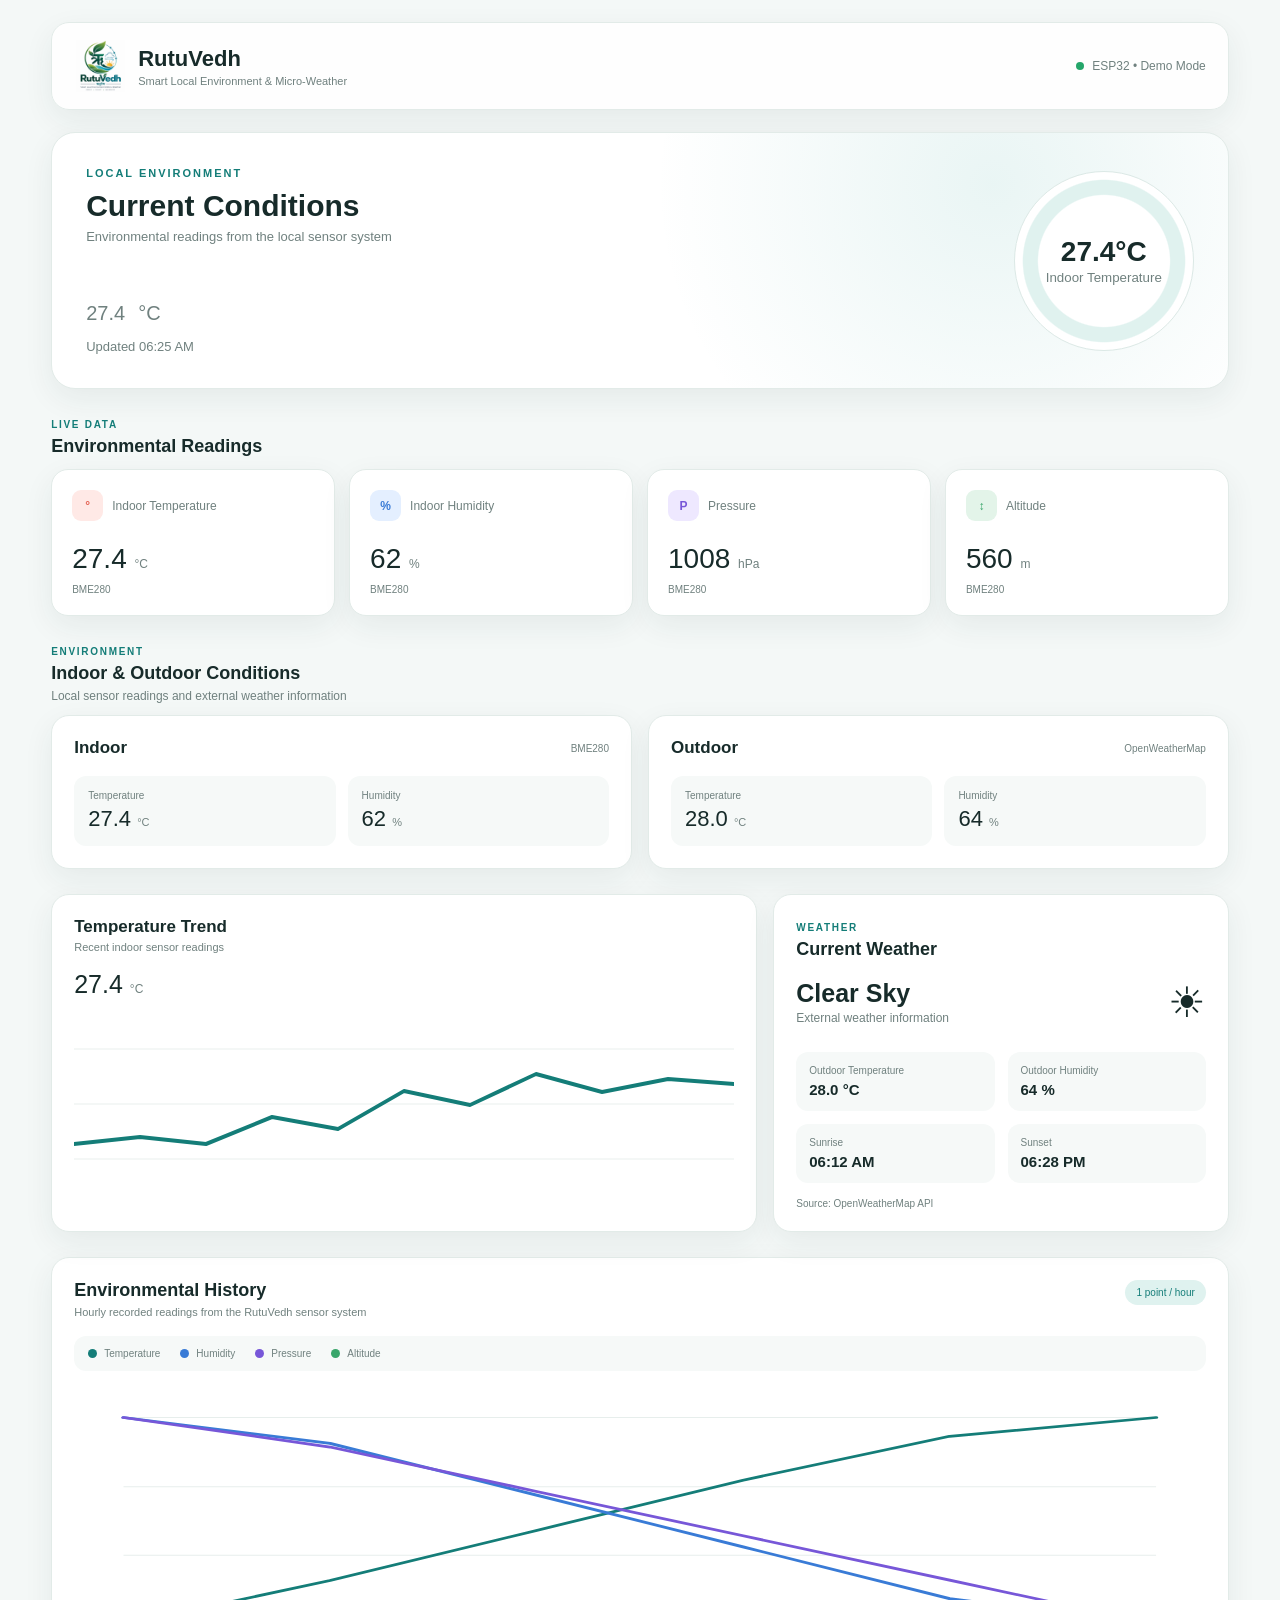
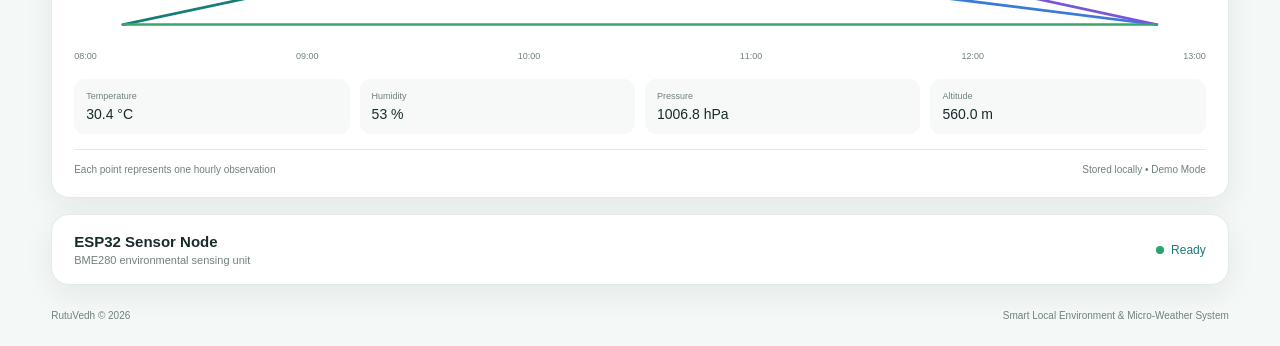
==== commit 7d6854ef: "Update index.html" ====
--- a/index.html
+++ b/index.html
@@ -514,38 +514,6 @@
     white-space:nowrap;
 }
 
-.history-controls{
-    display:flex;
-    gap:8px;
-    flex-wrap:wrap;
-    margin-top:20px;
-}
-
-.history-btn{
-    border:1px solid var(--border);
-    background:white;
-    color:var(--muted);
-
-    padding:8px 13px;
-    border-radius:9px;
-
-    font-size:11px;
-    cursor:pointer;
-
-    transition:.2s;
-}
-
-.history-btn:hover{
-    border-color:var(--teal);
-    color:var(--teal);
-}
-
-.history-btn.active{
-    background:var(--teal);
-    border-color:var(--teal);
-    color:white;
-}
-
 .history-chart{
     width:100%;
     height:270px;
@@ -569,14 +537,71 @@
     display:flex;
     justify-content:space-between;
     align-items:center;
-
     margin-top:15px;
     padding-top:14px;
-
     border-top:1px solid var(--border);
-
     color:var(--muted);
     font-size:10px;
+}
+
+
+/* ================= COMBINED HISTORY GRAPH ================= */
+
+.history-legend{
+    display:flex;
+    align-items:center;
+    gap:20px;
+    flex-wrap:wrap;
+    margin-top:18px;
+    padding:12px 14px;
+    background:#f6f9f8;
+    border-radius:12px;
+}
+
+.legend-item{
+    display:flex;
+    align-items:center;
+    gap:7px;
+    color:var(--muted);
+    font-size:10px;
+}
+
+.legend-dot{
+    width:9px;
+    height:9px;
+    border-radius:50%;
+    display:inline-block;
+}
+
+.temperature-dot{background:#147d78;}
+.humidity-dot{background:#397bd6;}
+.pressure-dot{background:#7757d8;}
+.altitude-dot{background:#39a66b;}
+
+.history-values{
+    display:grid;
+    grid-template-columns:repeat(4,1fr);
+    gap:10px;
+    margin-top:18px;
+}
+
+.history-values div{
+    padding:12px;
+    background:#f6f9f8;
+    border-radius:11px;
+}
+
+.history-values small{
+    display:block;
+    color:var(--muted);
+    font-size:9px;
+}
+
+.history-values strong{
+    display:block;
+    margin-top:5px;
+    font-size:14px;
+    font-weight:500;
 }
 
 
@@ -697,6 +722,14 @@
 
     .history-header{
         flex-direction:column;
+        gap:12px;
+    }
+
+    .history-values{
+        grid-template-columns:1fr 1fr;
+    }
+
+    .history-legend{
         gap:12px;
     }
 
@@ -1339,15 +1372,11 @@
         <div class="history-header">
 
             <div>
-
-                <h3>
-                    Environmental History
-                </h3>
+                <h3>Environmental History</h3>
 
                 <p>
-                    One stored observation every hour
+                    Hourly recorded readings from the RutuVedh sensor system
                 </p>
-
             </div>
 
             <div class="history-status">
@@ -1357,42 +1386,30 @@
         </div>
 
 
-        <!-- GRAPH SWITCH -->
-
-        <div class="history-controls">
-
-            <button
-                class="history-btn active"
-                data-metric="temperature"
-            >
+        <div class="history-legend">
+
+            <div class="legend-item">
+                <span class="legend-dot temperature-dot"></span>
                 Temperature
-            </button>
-
-            <button
-                class="history-btn"
-                data-metric="humidity"
-            >
+            </div>
+
+            <div class="legend-item">
+                <span class="legend-dot humidity-dot"></span>
                 Humidity
-            </button>
-
-            <button
-                class="history-btn"
-                data-metric="pressure"
-            >
+            </div>
+
+            <div class="legend-item">
+                <span class="legend-dot pressure-dot"></span>
                 Pressure
-            </button>
-
-            <button
-                class="history-btn"
-                data-metric="altitude"
-            >
+            </div>
+
+            <div class="legend-item">
+                <span class="legend-dot altitude-dot"></span>
                 Altitude
-            </button>
+            </div>
 
         </div>
 
-
-        <!-- GRAPH -->
 
         <div class="history-chart">
 
@@ -1400,9 +1417,7 @@
                 id="historyChart"
                 viewBox="0 0 800 300"
                 preserveAspectRatio="none"
-            >
-
-            </svg>
+            ></svg>
 
         </div>
 
@@ -1413,10 +1428,35 @@
         ></div>
 
 
+        <div class="history-values">
+
+            <div>
+                <small>Temperature</small>
+                <strong id="historyTemp">30.4 °C</strong>
+            </div>
+
+            <div>
+                <small>Humidity</small>
+                <strong id="historyHumidity">53 %</strong>
+            </div>
+
+            <div>
+                <small>Pressure</small>
+                <strong id="historyPressure">1006.8 hPa</strong>
+            </div>
+
+            <div>
+                <small>Altitude</small>
+                <strong id="historyAltitude">560 m</strong>
+            </div>
+
+        </div>
+
+
         <div class="history-info">
 
-            <span id="historyDescription">
-                Hourly indoor BME280 readings
+            <span>
+                Each point represents one hourly observation
             </span>
 
             <span>
@@ -1722,122 +1762,137 @@
 
 
 /* =====================================================
-   HISTORY CHART
+   COMBINED ENVIRONMENTAL HISTORY
 ===================================================== */
 
-let selectedMetric =
-    "temperature";
-
-
-const metricInfo = {
-
-    temperature:{
-        title:"Temperature History",
-        description:
-            "Hourly indoor BME280 readings",
-        unit:"°C"
-    },
-
-    humidity:{
-        title:"Humidity History",
-        description:
-            "Hourly indoor BME280 readings",
-        unit:"%"
-    },
-
-    pressure:{
-        title:"Pressure History",
-        description:
-            "Hourly atmospheric pressure readings",
-        unit:"hPa"
-    },
-
-    altitude:{
-        title:"Altitude History",
-        description:
-            "Hourly altitude readings",
-        unit:"m"
-    }
-
-};
-
-
-function drawHistoryChart(){
-
-    const history =
-        getHistory();
-
+function normalizeValues(values){
+
+    const min = Math.min(...values);
+    const max = Math.max(...values);
+    const range = max - min || 1;
+
+    return values.map(
+        value => (value - min) / range
+    );
+}
+
+
+/* =====================================================
+   SAVE ONE HOURLY OBSERVATION
+===================================================== */
+
+function saveHourlyReading(){
+
+    const now = new Date();
+
+    const reading = {
+
+        time:now.toLocaleTimeString(
+            "en-IN",
+            {
+                hour:"2-digit",
+                minute:"2-digit",
+                hour12:false
+            }
+        ),
+
+        temperature:sensorData.temperature,
+        humidity:sensorData.humidity,
+        pressure:sensorData.pressure,
+        altitude:sensorData.altitude
+
+    };
+
+    const history = getHistory();
+
+    history.push(reading);
+
+    /*
+       Keep latest 168 readings
+       = 7 days × 24 hours
+    */
+
+    const limitedHistory =
+        history.slice(-168);
+
+    localStorage.setItem(
+        STORAGE_KEY,
+        JSON.stringify(limitedHistory)
+    );
+
+    drawCombinedHistory();
+
+}
+
+
+/* =====================================================
+   DRAW ALL FOUR PARAMETERS TOGETHER
+===================================================== */
+
+function drawCombinedHistory(){
+
+    const history = getHistory();
 
     const svg =
-        document.getElementById(
-            "historyChart"
+        document.getElementById("historyChart");
+
+    const axis =
+        document.getElementById("chartAxis");
+
+    if(!svg || !axis || !history.length){
+        return;
+    }
+
+
+    const temperatures =
+        history.map(
+            item => Number(item.temperature)
         );
 
-
-    const axis =
-        document.getElementById(
-            "chartAxis"
+    const humidities =
+        history.map(
+            item => Number(item.humidity)
         );
 
-
-    const description =
-        document.getElementById(
-            "historyDescription"
+    const pressures =
+        history.map(
+            item => Number(item.pressure)
         );
 
-
-    if(
-        !svg ||
-        !axis ||
-        !history.length
-    ){
-
-        return;
-
-    }
-
-
-    const info =
-        metricInfo[selectedMetric];
-
-
-    description.textContent =
-        info.description;
-
-
-    const values =
+    const altitudes =
         history.map(
-            item =>
-                Number(
-                    item[selectedMetric]
-                )
+            item => Number(item.altitude)
         );
 
 
+    /*
+       Normalize each parameter separately.
+       The graph therefore compares the trend of
+       all four parameters even though their units
+       and numerical scales are different.
+    */
+
+    const normalizedTemperature =
+        normalizeValues(temperatures);
+
+    const normalizedHumidity =
+        normalizeValues(humidities);
+
+    const normalizedPressure =
+        normalizeValues(pressures);
+
+    const normalizedAltitude =
+        normalizeValues(altitudes);
+
+
     const width = 800;
-
     const height = 300;
-
     const padding = 35;
 
 
-    const min =
-        Math.min(...values);
-
-    const max =
-        Math.max(...values);
-
-
-    const range =
-        max - min || 1;
-
-
-    /*
-       Create graph points
-    */
-
-    const points =
-        values.map(
+    function createPoints(values){
+
+        return values.map(
             (value,index)=>{
 
                 const x =
@@ -1854,31 +1909,35 @@
                         padding * 2
                     );
 
-
                 const y =
                     height -
                     padding -
-                    (
-                        (
-                            value - min
-                        ) /
-                        range
-                    ) *
+                    value *
                     (
                         height -
                         padding * 2
                     );
 
-
                 return `${x},${y}`;
 
             }
         ).join(" ");
 
-
-    /*
-       Grid lines
-    */
+    }
+
+
+    const temperaturePoints =
+        createPoints(normalizedTemperature);
+
+    const humidityPoints =
+        createPoints(normalizedHumidity);
+
+    const pressurePoints =
+        createPoints(normalizedPressure);
+
+    const altitudePoints =
+        createPoints(normalizedAltitude);
+
 
     svg.innerHTML = `
 
@@ -1892,17 +1951,17 @@
 
         <line
             x1="35"
-            y1="115"
+            y1="112"
             x2="765"
-            y2="115"
+            y2="112"
             stroke="#e7eeec"
         />
 
         <line
             x1="35"
-            y1="195"
+            y1="188"
             x2="765"
-            y2="195"
+            y2="188"
             stroke="#e7eeec"
         />
 
@@ -1915,7 +1974,7 @@
         />
 
         <polyline
-            points="${points}"
+            points="${temperaturePoints}"
             fill="none"
             stroke="#147d78"
             stroke-width="3"
@@ -1923,23 +1982,45 @@
             stroke-linejoin="round"
         />
 
+        <polyline
+            points="${humidityPoints}"
+            fill="none"
+            stroke="#397bd6"
+            stroke-width="3"
+            stroke-linecap="round"
+            stroke-linejoin="round"
+        />
+
+        <polyline
+            points="${pressurePoints}"
+            fill="none"
+            stroke="#7757d8"
+            stroke-width="3"
+            stroke-linecap="round"
+            stroke-linejoin="round"
+        />
+
+        <polyline
+            points="${altitudePoints}"
+            fill="none"
+            stroke="#39a66b"
+            stroke-width="3"
+            stroke-linecap="round"
+            stroke-linejoin="round"
+        />
+
     `;
 
 
     /*
-       Show time labels
+       Show the latest eight time labels.
     */
 
     const labelCount =
-        Math.min(
-            history.length,
-            8
-        );
-
+        Math.min(history.length,8);
 
     const selectedLabels =
         history.slice(-labelCount);
-
 
     axis.innerHTML =
         selectedLabels
@@ -1949,59 +2030,47 @@
             )
             .join("");
 
-}
-
-
-/* =====================================================
-   HISTORY BUTTONS
-===================================================== */
-
-document
-    .querySelectorAll(".history-btn")
-    .forEach(button => {
-
-        button.addEventListener(
-            "click",
-            ()=>{
-
-                document
-                    .querySelectorAll(
-                        ".history-btn"
-                    )
-                    .forEach(
-                        btn =>
-                            btn.classList
-                                .remove("active")
-                    );
-
-
-                button.classList
-                    .add("active");
-
-
-                selectedMetric =
-                    button.dataset.metric;
-
-
-                drawHistoryChart();
-
-            }
-        );
-
-    });
+
+    /*
+       Show the latest actual values.
+    */
+
+    const latest =
+        history[history.length - 1];
+
+    document.getElementById(
+        "historyTemp"
+    ).textContent =
+        `${Number(latest.temperature).toFixed(1)} °C`;
+
+    document.getElementById(
+        "historyHumidity"
+    ).textContent =
+        `${Number(latest.humidity).toFixed(0)} %`;
+
+    document.getElementById(
+        "historyPressure"
+    ).textContent =
+        `${Number(latest.pressure).toFixed(1)} hPa`;
+
+    document.getElementById(
+        "historyAltitude"
+    ).textContent =
+        `${Number(latest.altitude).toFixed(1)} m`;
+
+}
 
 
 /* =====================================================
    INITIAL GRAPH
 ===================================================== */
 
-drawHistoryChart();
+drawCombinedHistory();
 
 
 /* =====================================================
-   DEMO HOURLY STORAGE
-
-   One observation every hour.
+   DEMO:
+   STORE ONE POINT EVERY HOUR
 ===================================================== */
 
 setInterval(
